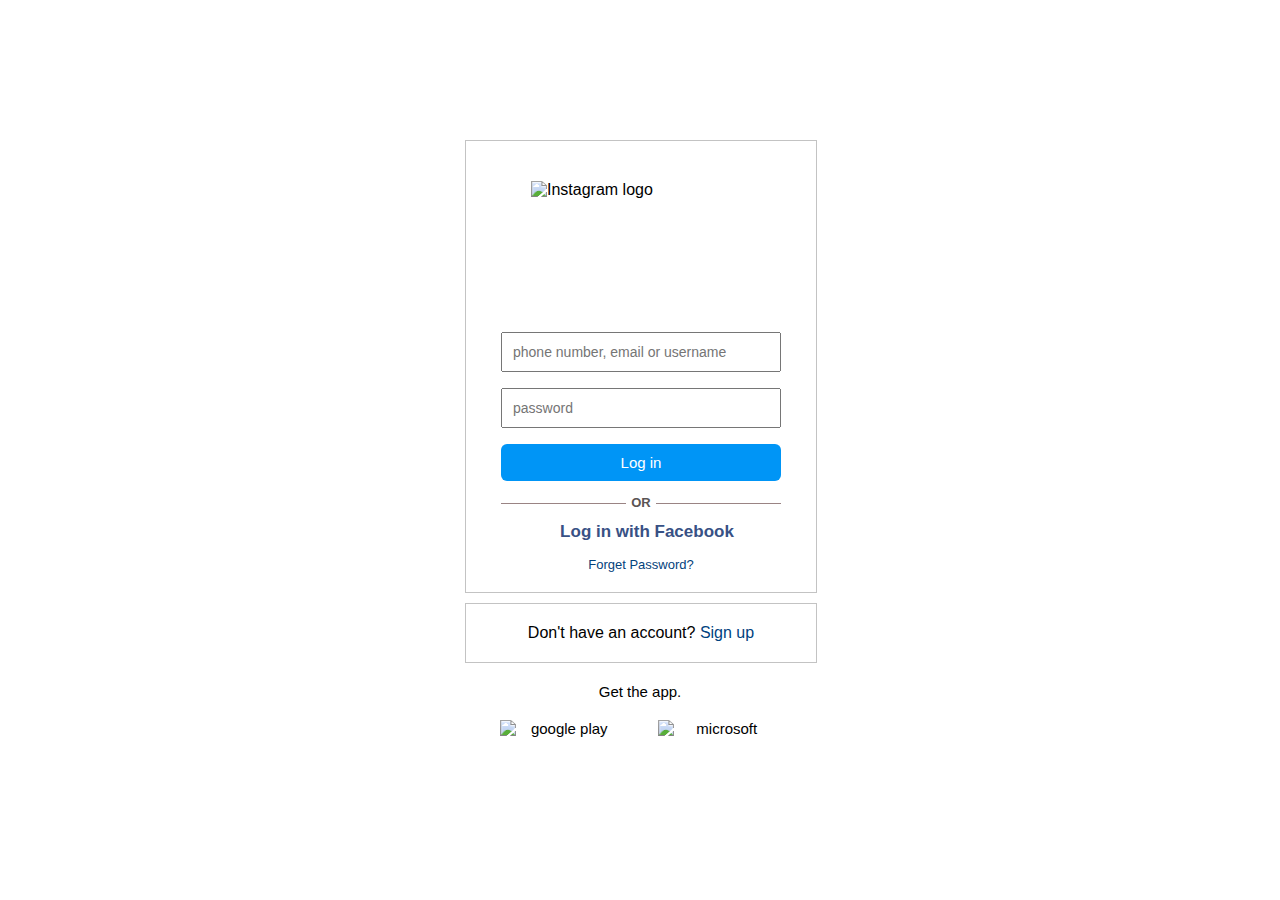
==== insta.html @ 6aa95a77 "Instagram" ====
<!DOCTYPE html>
<html lang="en">
<head>
    <meta charset="UTF-8">
    <meta name="viewport" content="width=device-width, initial-scale=1.0">
    <link rel="stylesheet" href="https://cdnjs.cloudflare.com/ajax/libs/font-awesome/6.4.2/css/all.min.css" 
    integrity="sha512-z3gLpd7yknf1YoNbCzqRKc4qyor8gaKU1qmn+CShxbuBusANI9QpRohGBreCFkKxLhei6S9CQXFEbbKuqLg0DA==" 
    crossorigin="anonymous" referrerpolicy="no-referrer" />
    <title>Instagram Login</title>
    <link rel="stylesheet" href="insta_login_style.css">
    <link rel="icon"  href="igimg1.png">
    <style>
        *{
    margin:0;
    padding: 0;
    font-family: Arial, Helvetica, sans-serif;;
 }
#iglogo{
    height:120px;
    width:220px;
    padding-top: 20px;
}
.box{
    width:100%;
    height:100vh;
    display: flex;
    flex-direction: column;
    justify-content: center;
    align-items: center;
}
.upper{
    width:350px;
    /* height:450px; */
}
.upper .header{
    display: flex;
    justify-content: center;
    margin-top: 20px;
    margin-bottom: 15px;
}

.upper .input{
    display: flex;
    flex-direction: column;
    margin:0px 35px 0px 35px;

}

.input .inputtext {
    padding: 10px;
    font-size: 14px;
    margin-top: 16px;
}
/* .inputtext:focus{
    outline: gray;
} */

.inputbutton{
    background-color:rgb(0, 149, 246);
    color:white;
    font-size: 15px;
    font-weight: 500;
    padding: 10px;
    border-radius:6px;
    margin-bottom: 12px;
    margin-top: 16px;
    text-align: center;
    border:none;
}

.line{
    display: flex;
    margin-top: 10px;
}
.line1{
    background-color: rgb(154, 132, 132);
    height:1px;
    width:225px;
}
.txt{
    color: rgb(90, 84, 84);
    margin-top: -8px;
    margin-left: 5px;
    margin-right: 5px;
    font-size: 13px;
    font-weight:600;
}
.icon{
    margin: auto;
    margin-top: 12px;
    margin-bottom: 15px;
}

.fab{
    padding: 6px;
    color:#385185;
}
.icon span{
    color:rgb(56, 81, 133);
    font-size: 17px;
    font-weight: 555;
}
.forget{
    margin:auto;
    font-size: 13px;
    color:rgb(3, 66, 124);
    margin-bottom: 20px;
}
.footer{
    margin-top:10px;
    border:1px solid rgb(195,195,195);
    padding: 20px;
    width: 310px;
    text-align: center;
}
.footer span{
    color: rgb(0, 66, 128);
    font-weight: 400;
}

.last{
    margin-top: 20px;
    font-size: 15px;
    width:100%;
    text-align: center;
}

.last #logo{
    margin-top: 20px;
    height:40px;
    width:35%;
    
}

.upper1{
    width: 100%;
    border:1px solid rgb(195,195,195);
}   
.last-box{
    display:flex;
    flex-direction: row;
    justify-content:space-evenly;
    align-items: center;
    flex-wrap: wrap;
}
    </style>
</head>
<body>
    <div class="box">
        <div class="upper">
            <div class="upper1">
            <div class="header">
                <img src="iglogo.jpg" alt="Instagram logo" id="iglogo">
            </div>
            <div class="input">
                <input type="text" placeholder="phone number, email or username" class="inputtext">
                <input type="text" placeholder="password" class="inputtext">
                <input type="button" value="Log in" class="inputbutton">
                <div class="line">
                    <div class="line1"></div>
                    <div class="txt">OR</div>
                    <div class="line1"></div>
                </div>
                <div class="icon">
                    <i class=" fab fa-brands fa-square-facebook"></i>
                    <span>Log in with Facebook</span>
                </div>
                <div class="forget">Forget Password?</div>
            </div>
        </div>
        <div class="footer">
            <p>Don't have an account? <span>Sign up</span></p>
        </div>
        <div class="last">Get the app.
            <div class="last-box">
                <img src="googleplay.png" alt="google play" id="logo">
                <img src="microsoft.png" alt="microsoft" id="logo">
            </div>
        </div>
    </div>
    </div>
</body>
</html>
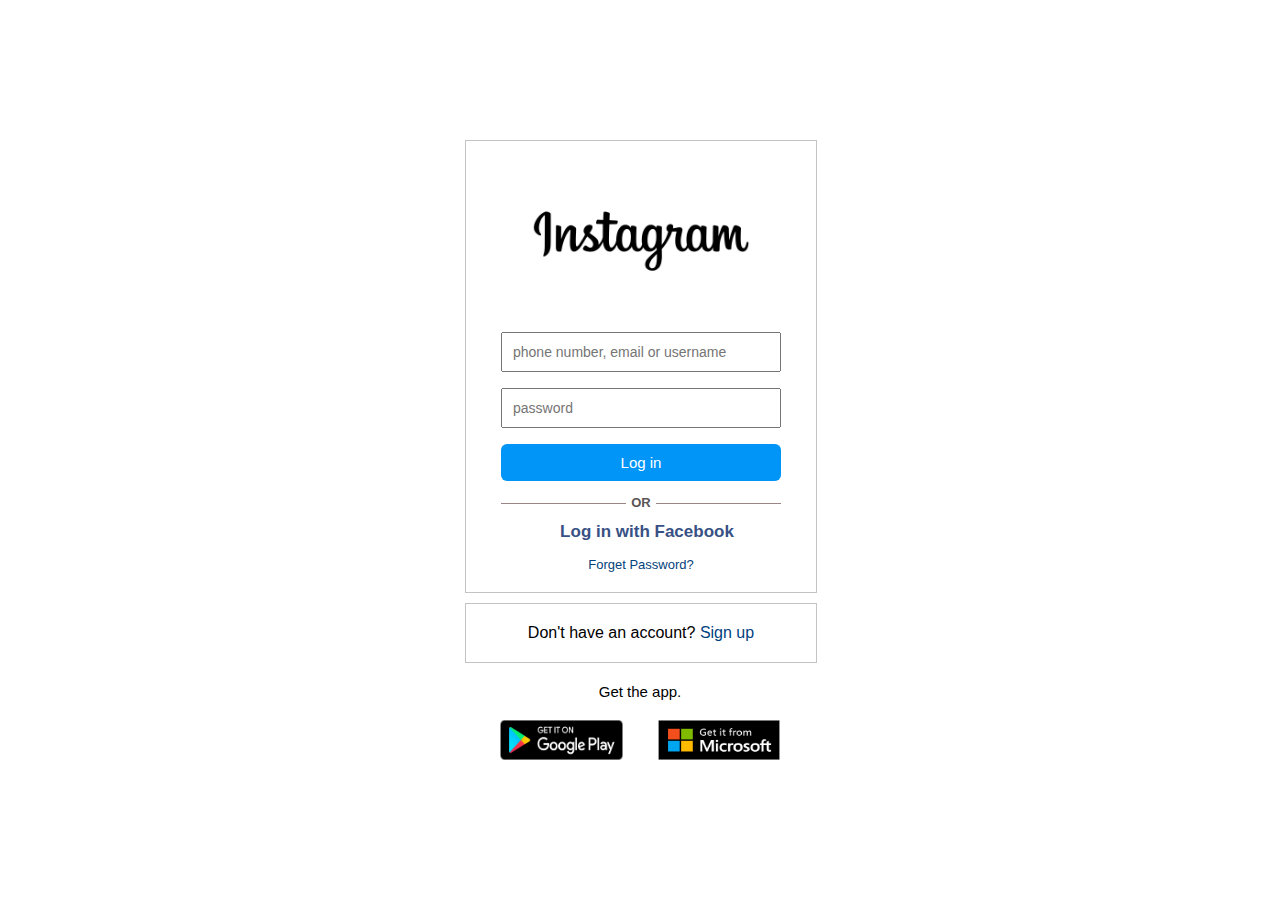
==== commit fbe1bfdb: "opacity explsined" ====
--- a/insta.html
+++ b/insta.html
@@ -108,7 +108,7 @@
 }
 .footer{
     margin-top:10px;
-    border:1px solid rgb(195,195,195);
+    border:1px solid rgb(195,195,195); 
     padding: 20px;
     width: 310px;
     text-align: center;
